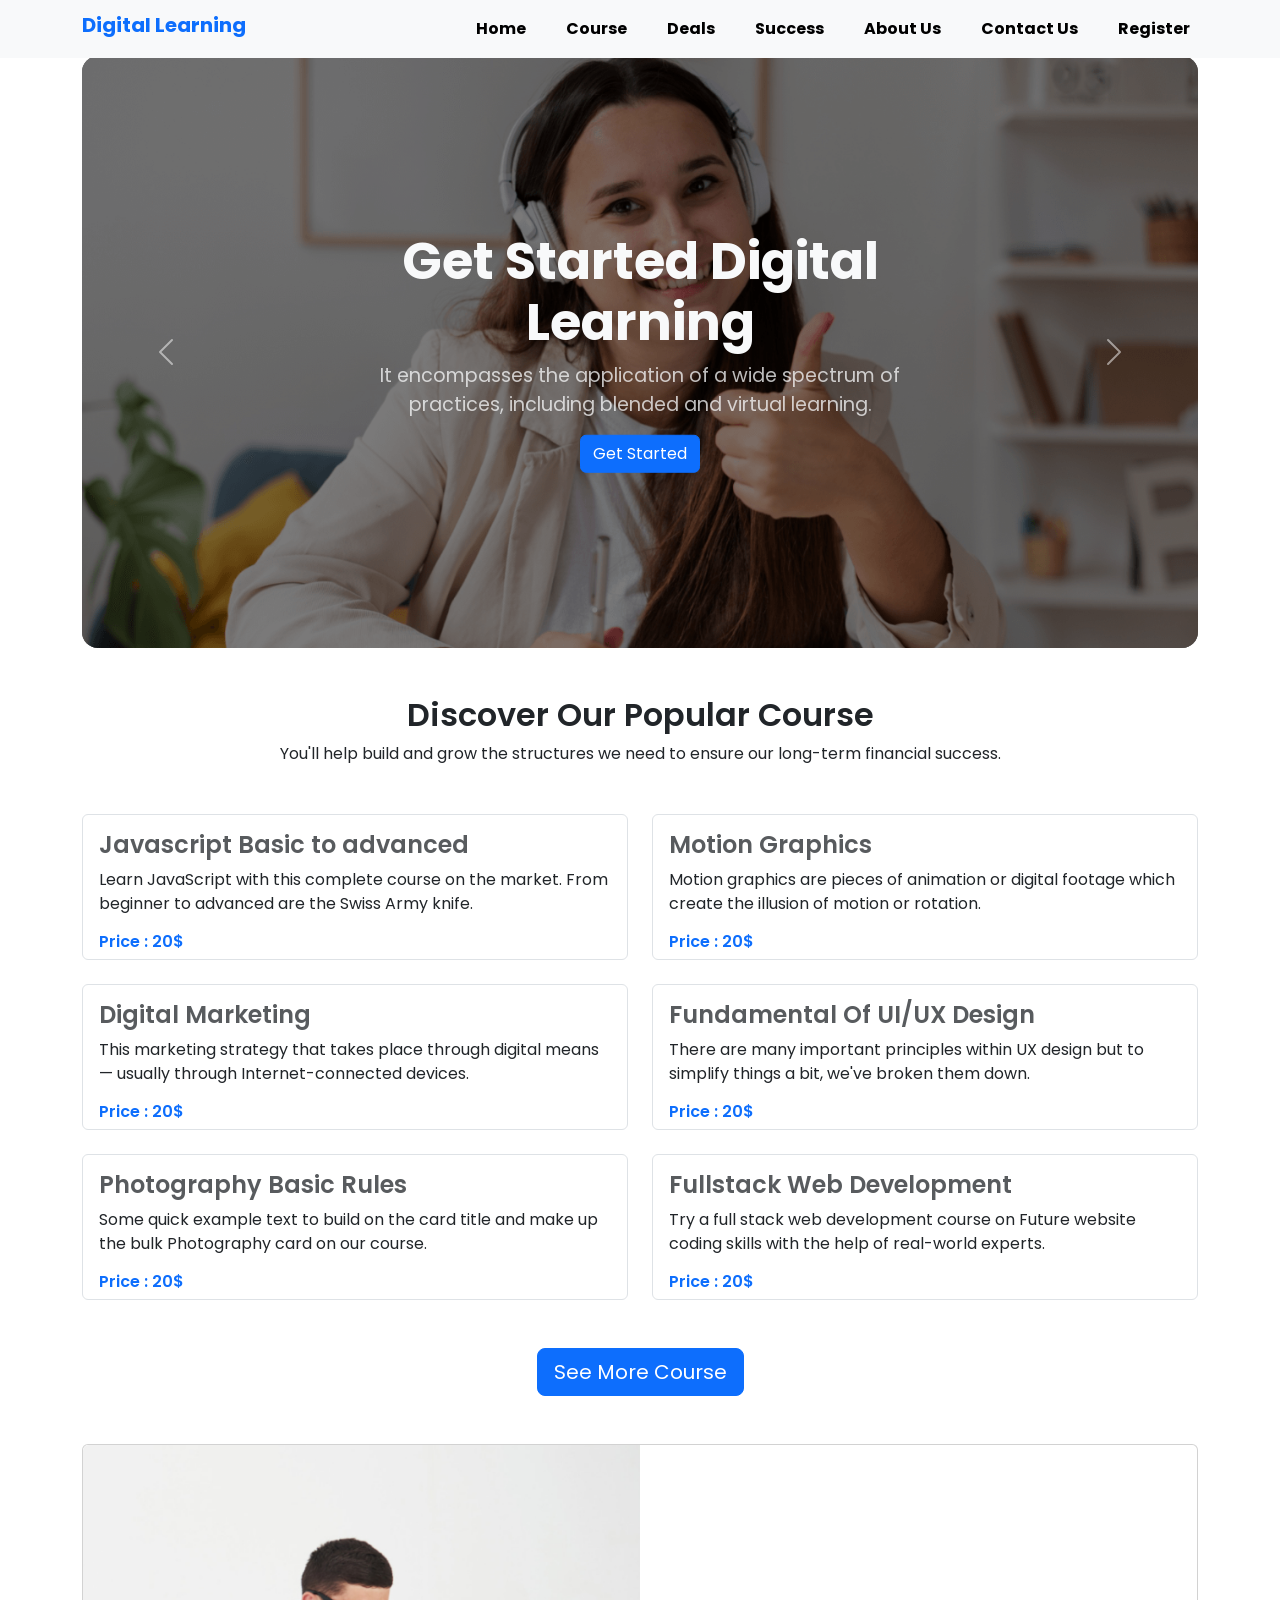
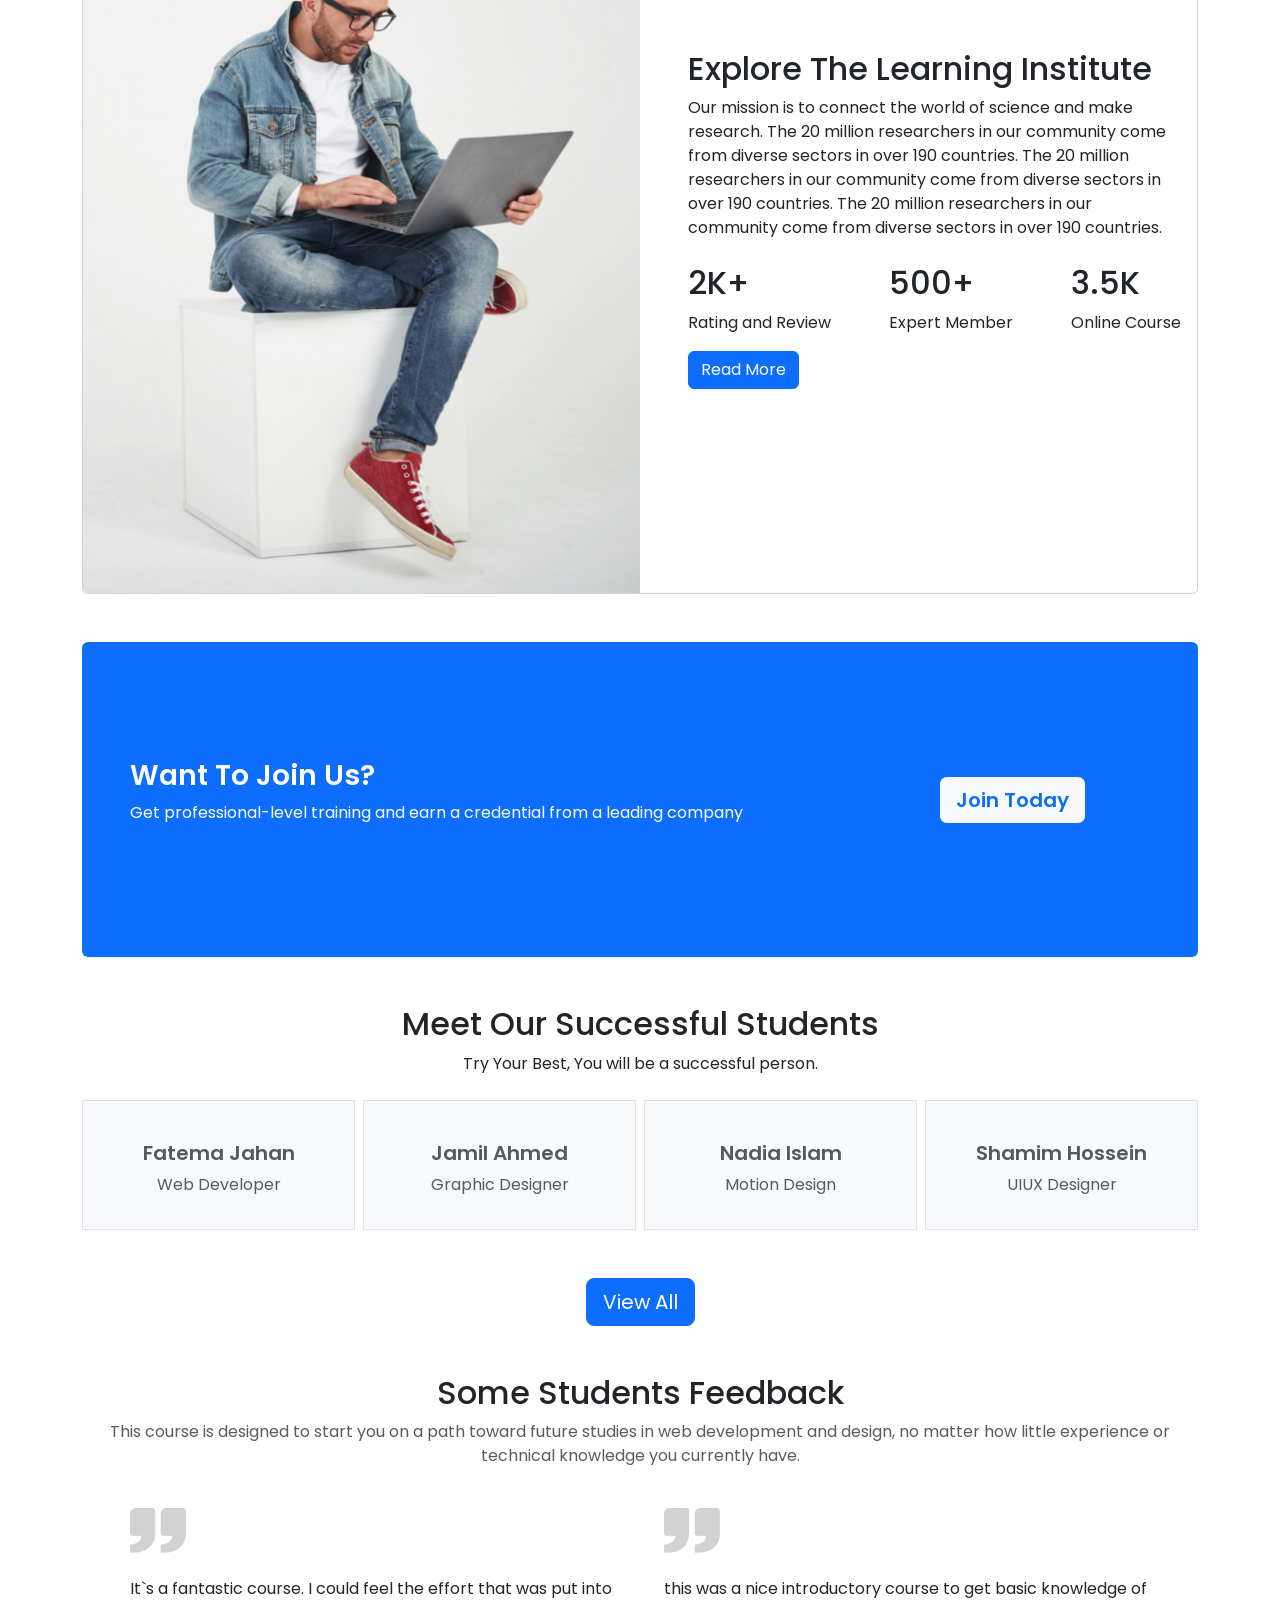
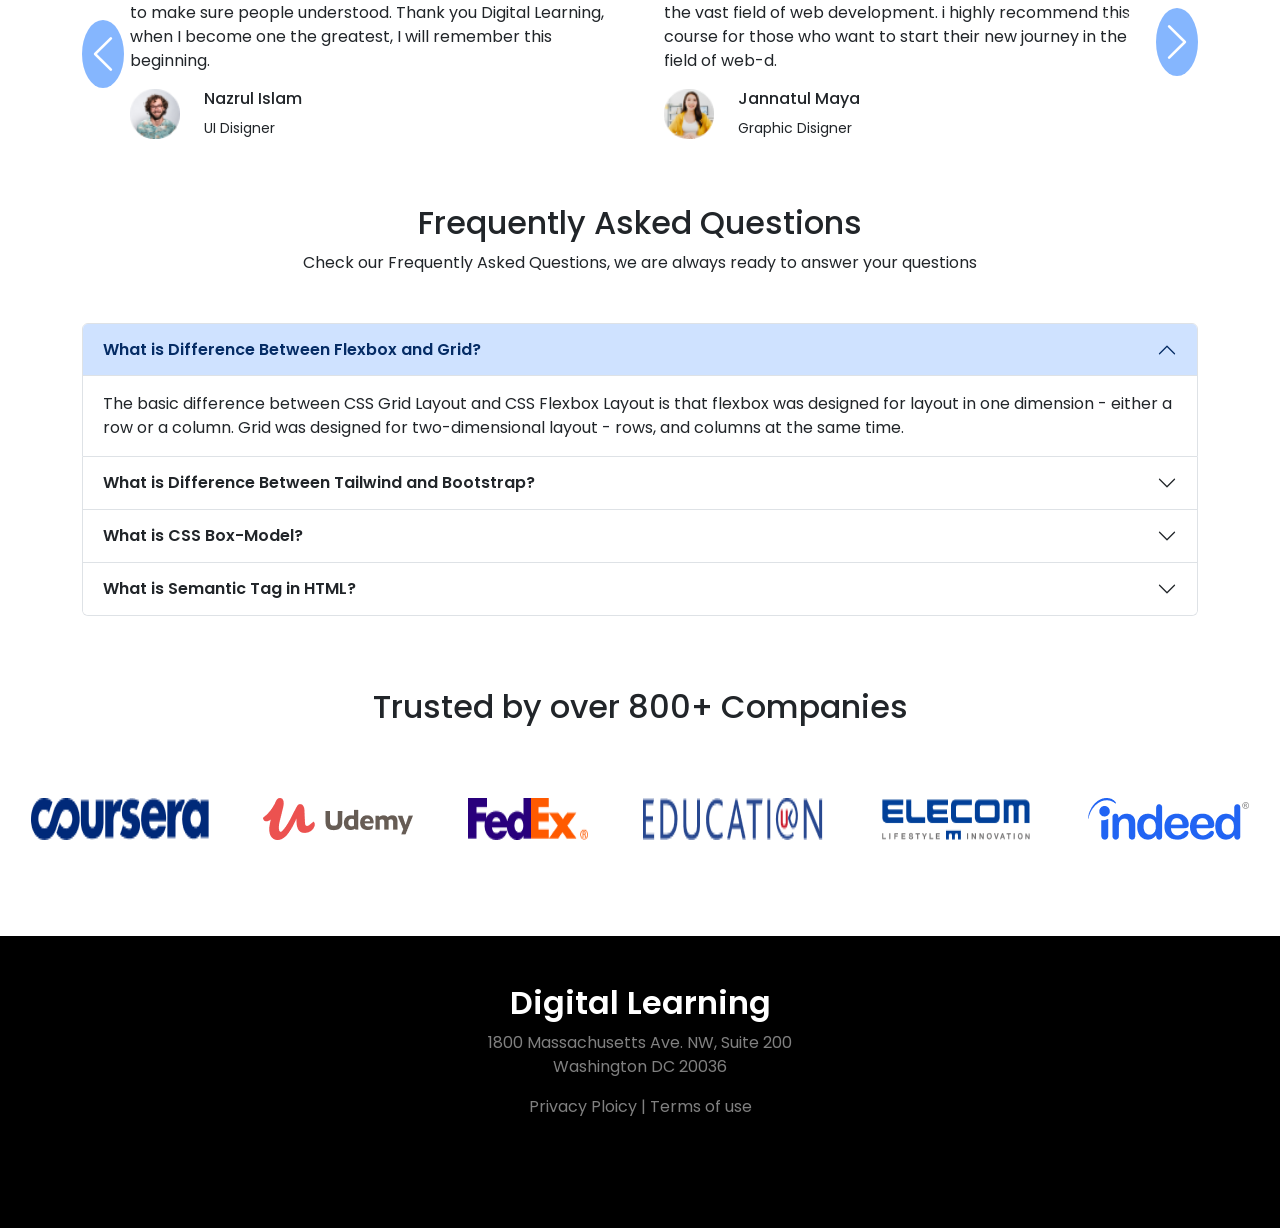
==== index.html @ c0b1103d "home-page_completed" ====
<!DOCTYPE html>
<html lang="en">
  <head>
    <meta charset="utf-8" />
    <meta name="viewport" content="width=device-width, initial-scale=1" />
    <title>Digital Learning</title>
    <link
      href="https://cdn.jsdelivr.net/npm/bootstrap@5.2.0/dist/css/bootstrap.min.css"
      rel="stylesheet"
      integrity="sha384-gH2yIJqKdNHPEq0n4Mqa/HGKIhSkIHeL5AyhkYV8i59U5AR6csBvApHHNl/vI1Bx"
      crossorigin="anonymous"
    />
    <!-- Fontawesome-link -->
    <script
      src="https://kit.fontawesome.com/c8b3b2b8c5.js"
      crossorigin="anonymous"
    ></script>
    <!-- favicon-link -->
    <link
      rel="shortcut icon"
      href="images/favicon/favicon.png"
      type="image/x-icon"
    />
    <!-- Custom-Css-link -->
    <link rel="stylesheet" href="style.css" />
  </head>

  <body>
    <header>
      <section class="container mb-5">
        <!-- nav-section-start -->
        <nav class="navbar navbar-expand-lg fixed-top bg-light">
          <div class="container">
            <div class="w-25">
              <h3 class="navbar-brand fw-bolder text-primary" href="#">
                <a href="/" style="text-decoration: none">Digital Learning</a>
              </h3>
            </div>
            <button
              class="navbar-toggler"
              type="button"
              data-bs-toggle="collapse"
              data-bs-target="#navbarNavAltMarkup"
              aria-controls="navbarNavAltMarkup"
              aria-expanded="false"
              aria-label="Toggle navigation"
            >
              <span class="navbar-toggler-icon"></span>
            </button>
            <div
              class="collapse navbar-collapse justify-content-end"
              id="navbarNavAltMarkup"
            >
              <div class="navbar-nav">
                <a
                  class="nav-link text-black active fw-bold ms-4"
                  aria-current="page"
                  href="#"
                  >Home</a
                >
                <a class="nav-link text-black fw-bold ms-4" href="#">Course</a>
                <a class="nav-link text-black fw-bold ms-4" href="#">Deals</a>
                <a class="nav-link text-black fw-bold ms-4" href="#">Success</a>
                <a class="nav-link text-black fw-bold ms-4" href="#"
                  >About Us</a
                >
                <a class="nav-link text-black fw-bold ms-4" href="#"
                  >Contact Us</a
                >
                <a class="nav-link text-black fw-bold ms-4" href="#"
                  >Register</a
                >
              </div>
            </div>
          </div>
        </nav>
        <!-- nav-section-end -->

        <!-- slider-section-start -->
        <div class="slider mt-5 pt-2" style="max-height: 75vh">
          <div
            id="carouselExampleControls"
            class="carousel slide"
            data-bs-ride="carousel"
          >
            <div class="carousel-inner">
              <div class="carousel-item active position-relative">
                <div class="bg-black rounded-4">
                  <img
                    style="max-height: 75vh"
                    src="images/cover/cover-1.png"
                    class="d-block w-100 opacity-50 rounded-4"
                    alt="..."
                  />
                </div>
                <div class="text-center text-light slider-txt-center">
                  <h2 class="fw-bolder title-responsive-txt">
                    Get Started Digital Learning
                  </h2>
                  <p class="p-responsive-txt opacity-75">
                    It encompasses the application of a wide spectrum of
                    practices, including blended and virtual learning.
                  </p>
                  <button class="btn btn-primary">Get Started</button>
                </div>
              </div>
              <div class="carousel-item position-relative">
                <div class="bg-black rounded-4">
                  <img
                    style="max-height: 75vh"
                    src="images/cover/cover-2.png"
                    class="d-block w-100 opacity-50 rounded-4"
                    alt="..."
                  />
                </div>
                <div class="text-center text-light slider-txt-center">
                  <h2 class="fw-bolder title-responsive-txt">
                    Get Started Digital Learning
                  </h2>
                  <p class="p-responsive-txt opacity-75">
                    It encompasses the application of a wide spectrum of
                    practices, including blended and virtual learning.
                  </p>
                  <button class="btn btn-primary">Get Started</button>
                </div>
              </div>
              <div class="carousel-item position-relative">
                <div class="bg-black rounded-4">
                  <img
                    style="max-height: 75vh"
                    src="images/cover/cover-3.jpg"
                    class="d-block w-100 opacity-50 rounded-4"
                    alt="..."
                  />
                </div>
                <div class="text-center text-light slider-txt-center">
                  <h2 class="fw-bolder title-responsive-txt">
                    Get Started Digital Learning
                  </h2>
                  <p class="p-responsive-txt opacity-75">
                    It encompasses the application of a wide spectrum of
                    practices, including blended and virtual learning.
                  </p>
                  <button class="btn btn-primary">Get Started</button>
                </div>
              </div>
            </div>
            <button
              class="carousel-control-prev"
              type="button"
              data-bs-target="#carouselExampleControls"
              data-bs-slide="prev"
            >
              <span
                class="carousel-control-prev-icon"
                aria-hidden="true"
              ></span>
              <span class="visually-hidden">Previous</span>
            </button>
            <button
              class="carousel-control-next"
              type="button"
              data-bs-target="#carouselExampleControls"
              data-bs-slide="next"
            >
              <span
                class="carousel-control-next-icon"
                aria-hidden="true"
              ></span>
              <span class="visually-hidden">Next</span>
            </button>
          </div>
        </div>
        <!-- slider-section-end -->
      </section>
    </header>
    <main>
      <article>
        <!-- Popular-course-start -->
        <div class="container">
          <div class="course-text text-center mb-5">
            <h2 class="fw-semibold">Discover Our Popular Course</h2>
            <p>
              You'll help build and grow the structures we need to ensure our
              long-term financial success.
            </p>
          </div>

          <div class="cards text-center">
            <div class="spinner-border d-none" id="spinner" role="status">
              <span class="visually-hidden">Loading...</span>
            </div>
            <div class="row g-4" id="courseContainer">
              <!-- course Cards here -->
            </div>
          </div>
          <div class="text-center my-5">
            <button class="btn btn-primary btn-lg">See More Course</button>
          </div>
        </div>
        <!-- Popular-course-end -->

        <!-- Learning-Institute-section-start -->
        <div class="container">
          <div class="card mb-3">
            <div class="row g-0">
              <div class="col-12 col-md-6">
                <img
                  src="images/working.png"
                  class="img-fluid rounded-start"
                  alt="..."
                />
              </div>
              <div class="col-12 col-md-6 d-flex align-items-center">
                <div class="card-body ps-md-5">
                  <div>
                    <h2 class="card-title">Explore The Learning Institute</h2>
                    <p class="card-text">
                      Our mission is to connect the world of science and make
                      research. The 20 million researchers in our community come
                      from diverse sectors in over 190 countries. The 20 million
                      researchers in our community come from diverse sectors in
                      over 190 countries. The 20 million researchers in our
                      community come from diverse sectors in over 190 countries.
                    </p>
                  </div>
                  <div
                    class="rating d-flex flex-wrap justify-content-between mt-4"
                  >
                    <div>
                      <h2>2K+</h2>
                      <p>Rating and Review</p>
                    </div>
                    <div>
                      <h2>500+</h2>
                      <p>Expert Member</p>
                    </div>
                    <div>
                      <h2>3.5K</h2>
                      <p>Online Course</p>
                    </div>
                  </div>
                  <button class="btn btn-primary">Read More</button>
                </div>
              </div>
            </div>
          </div>
        </div>
        <!-- Learning-Institute-section-end -->
      </article>

      <!-- Modal-Section-start -->
      <div class="container">
        <div
          class="row g-0 text-center bg-primary text-white align-items-center rounded-2 my-5"
          style="height: 35vh"
        >
          <div class="col-12 col-lg-8 text-lg-start px-5">
            <h3 class="fw-semibold">Want To Join Us?</h3>
            <p>
              Get professional-level training and earn a credential from a
              leading company
            </p>
          </div>
          <div class="col-12 col-lg-4">
            <button
              type="button"
              class="btn btn-primary btn-lg text-primary bg-light fw-semibold"
              data-bs-toggle="modal"
              data-bs-target="#exampleModal"
              data-bs-whatever="@mdo"
            >
              Join Today
            </button>
            <div
              class="modal fade"
              id="exampleModal"
              tabindex="-1"
              aria-labelledby="exampleModalLabel"
              aria-hidden="true"
            >
              <div class="modal-dialog">
                <div class="modal-content text-start">
                  <form class="p-5">
                    <div class="mb-3">
                      <label
                        for="exampleInputEmail1"
                        class="form-label text-black"
                        >Email address</label
                      >
                      <input
                        type="email"
                        class="form-control"
                        id="exampleInputEmail1"
                        aria-describedby="emailHelp"
                      />
                      <div id="emailHelp" class="form-text">
                        We'll never share your email with anyone else.
                      </div>
                    </div>
                    <div class="mb-3">
                      <label
                        for="exampleInputPassword1"
                        class="form-label text-black"
                        >Password</label
                      >
                      <input
                        type="password"
                        class="form-control"
                        id="exampleInputPassword1"
                      />
                    </div>
                    <div class="mb-3 form-check">
                      <input
                        type="checkbox"
                        class="form-check-input"
                        id="exampleCheck1"
                      />
                      <label
                        class="form-check-label text-black"
                        for="exampleCheck1"
                        >I agree to Terms and Conditions</label
                      >
                    </div>
                    <button type="submit" class="btn btn-primary">
                      Register
                    </button>
                  </form>
                </div>
              </div>
            </div>
          </div>
        </div>
      </div>
      <!-- Modal-Section-end -->
    </main>

    <!-- Successfull-Students-Section-Start -->
    <div class="container">
      <div class="mb-4 text-center">
        <h2>Meet Our Successful Students</h2>
        <p>Try Your Best, You will be a successful person.</p>
      </div>
      <div class="text-center">
        <!-- Spinner -->
        <div class="spinner-border d-none" id="spinner" role="status">
          <span class="visually-hidden">Loading...</span>
        </div>
        <div class="row g-2" id="studentContainer">
          <!-- successful students cards here -->
        </div>
        <button class="btn btn-primary btn-lg my-5 d-md-none d-lg-inline">
          View All
        </button>
      </div>
    </div>
    <!-- Successful-Students-Section-End -->

    <!-- Students-Feedback-Section-Strat -->
    <div class="container mb-5">
      <div class="text-center">
        <h2>Some Students Feedback</h2>
        <p class="text-muted">
          This course is designed to start you on a path toward future studies
          in web development and design, no matter how little experience or
          technical knowledge you currently have.
        </p>
      </div>
      <div
        id="carouselExampleControlsNoTouching"
        class="carousel slide"
        data-bs-touch="false"
      >
        <div class="carousel-inner">
          <div class="carousel-item active">
            <div class="row gx-5 px-lg-5">
              <div class="col-12 col-lg-6">
                <div class="d-flex justify-content-between my-4">
                  <img class="img-fluid" src="images/comma.png" alt="" />
                  <span class="d-flex g-2">
                    <i class="fa-solid fa-star text-warning"></i>
                    <i class="fa-solid fa-star text-warning"></i>
                    <i class="fa-solid fa-star text-warning"></i>
                    <i class="fa-solid fa-star text-warning"></i>
                    <i class="fa-solid fa-star-half-stroke text-warning"></i>
                  </span>
                </div>
                <p>
                  It`s a fantastic course. I could feel the effort that was put
                  into to make sure people understood. Thank you Digital
                  Learning, when I become one the greatest, I will remember this
                  beginning.
                </p>
                <div class="d-flex">
                  <img
                    class="me-4"
                    src="images/student/student-5.png"
                    alt=""
                    style="width: 50px; height: 50px"
                  />
                  <span>
                    <h6>Nazrul Islam</h6>
                    <p><small>UI Disigner</small></p>
                  </span>
                </div>
              </div>
              <div class="col-12 col-lg-6">
                <div class="d-flex justify-content-between my-4">
                  <img class="img-fluid" src="images/comma.png" alt="" />
                  <span class="d-flex g-2">
                    <i class="fa-solid fa-star text-warning"></i>
                    <i class="fa-solid fa-star text-warning"></i>
                    <i class="fa-solid fa-star text-warning"></i>
                    <i class="fa-solid fa-star text-warning"></i>
                    <i class="fa-solid fa-star-half-stroke text-warning"></i>
                  </span>
                </div>
                <p>
                  this was a nice introductory course to get basic knowledge of
                  the vast field of web development. i highly recommend this
                  course for those who want to start their new journey in the
                  field of web-d.
                </p>
                <div class="d-flex">
                  <img
                    class="me-4"
                    src="images/student/student-6.png"
                    alt=""
                    style="width: 50px; height: 50px"
                  />
                  <span>
                    <h6>Jannatul Maya</h6>
                    <p><small>Graphic Disigner</small></p>
                  </span>
                </div>
              </div>
            </div>
          </div>
          <div class="carousel-item">
            <div class="row gx-5 px-lg-5">
              <div class="col-12 col-lg-6">
                <div class="d-flex justify-content-between my-4">
                  <img class="img-fluid" src="images/comma.png" alt="" />
                  <span class="d-flex g-2">
                    <i class="fa-solid fa-star text-warning"></i>
                    <i class="fa-solid fa-star text-warning"></i>
                    <i class="fa-solid fa-star text-warning"></i>
                    <i class="fa-solid fa-star text-warning"></i>
                    <i class="fa-solid fa-star-half-stroke text-warning"></i>
                  </span>
                </div>
                <p>
                  It`s a fantastic course. I could feel the effort that was put
                  into to make sure people understood. Thank you Digital
                  Learning, when I become one the greatest, I will remember this
                  beginning.
                </p>
                <div class="d-flex">
                  <img
                    class="me-4"
                    src="images/student/student-5.png"
                    alt=""
                    style="width: 50px; height: 50px"
                  />
                  <span>
                    <h6>Nazrul Islam</h6>
                    <p><small>Graphic Disigner</small></p>
                  </span>
                </div>
              </div>
              <div class="col-12 col-lg-6">
                <div class="d-flex justify-content-between my-4">
                  <img class="img-fluid" src="images/comma.png" alt="" />
                  <span class="d-flex g-2">
                    <i class="fa-solid fa-star text-warning"></i>
                    <i class="fa-solid fa-star text-warning"></i>
                    <i class="fa-solid fa-star text-warning"></i>
                    <i class="fa-solid fa-star text-warning"></i>
                    <i class="fa-solid fa-star-half-stroke text-warning"></i>
                  </span>
                </div>
                <p>
                  It`s a fantastic course. I could feel the effort that was put
                  into to make sure people understood. Thank you Digital
                  Learning, when I become one the greatest, I will remember this
                  beginning.
                </p>
                <div class="d-flex">
                  <img
                    class="me-4"
                    src="images/student/student-6.png"
                    alt=""
                    style="width: 50px; height: 50px"
                  />
                  <span>
                    <h6>Jannatul Maya</h6>
                    <p><small>Graphic Disigner</small></p>
                  </span>
                </div>
              </div>
            </div>
          </div>
          <div class="carousel-item">
            <div class="row gx-5 px-lg-5">
              <div class="col-12 col-lg-6">
                <div class="d-flex justify-content-between my-4">
                  <img class="img-fluid" src="images/comma.png" alt="" />
                  <span class="d-flex g-2">
                    <i class="fa-solid fa-star text-warning"></i>
                    <i class="fa-solid fa-star text-warning"></i>
                    <i class="fa-solid fa-star text-warning"></i>
                    <i class="fa-solid fa-star text-warning"></i>
                    <i class="fa-solid fa-star-half-stroke text-warning"></i>
                  </span>
                </div>
                <p>
                  It`s a fantastic course. I could feel the effort that was put
                  into to make sure people understood. Thank you Digital
                  Learning, when I become one the greatest, I will remember this
                  beginning.
                </p>
                <div class="d-flex">
                  <img
                    class="me-4"
                    src="images/student/student-5.png"
                    alt=""
                    style="width: 50px; height: 50px"
                  />
                  <span>
                    <h6>Nazrul Islam</h6>
                    <p><small>UI Disigner</small></p>
                  </span>
                </div>
              </div>
              <div class="col-12 col-lg-6">
                <div class="d-flex justify-content-between my-4">
                  <img class="img-fluid" src="images/comma.png" alt="" />
                  <span class="d-flex g-2">
                    <i class="fa-solid fa-star text-warning"></i>
                    <i class="fa-solid fa-star text-warning"></i>
                    <i class="fa-solid fa-star text-warning"></i>
                    <i class="fa-solid fa-star text-warning"></i>
                    <i class="fa-solid fa-star-half-stroke text-warning"></i>
                  </span>
                </div>
                <p>
                  this was a nice introductory course to get basic knowledge of
                  the vast field of web development. i highly recommend this
                  course for those who want to start their new journey in the
                  field of web-d.
                </p>
                <div class="d-flex">
                  <img
                    class="me-4"
                    src="images/student/student-6.png"
                    alt=""
                    style="width: 50px; height: 50px"
                  />
                  <span>
                    <h6>Jannatul Maya</h6>
                    <p><small>Graphic Disigner</small></p>
                  </span>
                </div>
              </div>
            </div>
          </div>
        </div>
        <button
          class="carousel-control-prev d-none d-lg-block"
          type="button"
          data-bs-target="#carouselExampleControlsNoTouching"
          data-bs-slide="prev"
        >
          <span
            class="carousel-control-prev-icon bg-primary d-none d-lg-inline position-absolute start-0 w-25 h-25 rounded-circle"
            aria-hidden="true"
          ></span>
          <span class="visually-hidden">Previous</span>
        </button>
        <button
          class="carousel-control-next d-none d-lg-block"
          type="button"
          data-bs-target="#carouselExampleControlsNoTouching"
          data-bs-slide="next"
        >
          <span
            class="carousel-control-next-icon bg-primary d-none d-lg-inline position-absolute end-0 w-25 h-25 rounded-circle"
            aria-hidden="true"
          ></span>
          <span>Next</span>
        </button>
      </div>
      <div class="text-center d-lg-none">
        <button class="btn btn-primary btn-lg">View All</button>
      </div>
    </div>
    <!-- Students-Feedback-Section-End -->

    <!-- Frequently Asked-start -->
    <div class="container my-5">
      <div class="text-center mb-5">
        <h2>Frequently Asked Questions</h2>
        <p>
          Check our Frequently Asked Questions, we are always ready to answer
          your questions
        </p>
      </div>

      <div class="accordion mx-auto" id="accordionPanelsStayOpenExample">
        <div class="accordion-item">
          <h2 class="accordion-header" id="panelsStayOpen-headingOne">
            <button
              class="accordion-button fw-semibold"
              type="button"
              data-bs-toggle="collapse"
              data-bs-target="#panelsStayOpen-collapseOne"
              aria-expanded="true"
              aria-controls="panelsStayOpen-collapseOne"
            >
              What is Difference Between Flexbox and Grid?
            </button>
          </h2>
          <div
            id="panelsStayOpen-collapseOne"
            class="accordion-collapse collapse show"
            aria-labelledby="panelsStayOpen-headingOne"
          >
            <div class="accordion-body">
              The basic difference between CSS Grid Layout and CSS Flexbox
              Layout is that flexbox was designed for layout in one dimension -
              either a row or a column. Grid was designed for two-dimensional
              layout - rows, and columns at the same time.
            </div>
          </div>
        </div>
        <div class="accordion-item">
          <h2 class="accordion-header" id="panelsStayOpen-headingTwo">
            <button
              class="accordion-button collapsed fw-semibold"
              type="button"
              data-bs-toggle="collapse"
              data-bs-target="#panelsStayOpen-collapseTwo"
              aria-expanded="false"
              aria-controls="panelsStayOpen-collapseTwo"
            >
              What is Difference Between Tailwind and Bootstrap?
            </button>
          </h2>
          <div
            id="panelsStayOpen-collapseTwo"
            class="accordion-collapse collapse"
            aria-labelledby="panelsStayOpen-headingTwo"
          >
            <div class="accordion-body">
              Bootstrap is the most popular HTML, CSS, and JavaScript framework
              for building responsive, mobile-first projects on the web.
              Tailwind CSS, on the other hand, is the most popular utility-first
              CSS framework for fast UI development. The main difference between
              TailwindCSS and Bootstrap is that Tailwind CSS is not a UI kit.
              Unlike UI kits such as Bootstrap, Bulma, and Foundation, Tailwind
              CSS doesn’t have a default theme or built-in UI components.
              Instead, it comes with predesigned widgets you can use to build
              your site from scratch.
            </div>
          </div>
        </div>
        <div class="accordion-item">
          <h2 class="accordion-header" id="panelsStayOpen-headingThree">
            <button
              class="accordion-button collapsed fw-semibold"
              type="button"
              data-bs-toggle="collapse"
              data-bs-target="#panelsStayOpen-collapseThree"
              aria-expanded="false"
              aria-controls="panelsStayOpen-collapseThree"
            >
              What is CSS Box-Model?
            </button>
          </h2>
          <div
            id="panelsStayOpen-collapseThree"
            class="accordion-collapse collapse"
            aria-labelledby="panelsStayOpen-headingThree"
          >
            <div class="accordion-body">
              The CSS box model is a container that contains multiple properties
              including borders, margin, padding, and the content itself. It is
              used to create the design and layout of web pages. It can be used
              as a toolkit for customizing the layout of different elements. The
              web browser renders every element as a rectangular box according
              to the CSS box model. Box-Model has multiple properties in CSS.
            </div>
          </div>
        </div>
        <div class="accordion-item">
          <h2 class="accordion-header" id="panelsStayOpen-headingFour">
            <button
              class="accordion-button collapsed fw-semibold"
              type="button"
              data-bs-toggle="collapse"
              data-bs-target="#panelsStayOpen-collapseFour"
              aria-expanded="false"
              aria-controls="panelsStayOpen-collapseFour"
            >
              What is Semantic Tag in HTML?
            </button>
          </h2>
          <div
            id="panelsStayOpen-collapseFour"
            class="accordion-collapse collapse"
            aria-labelledby="panelsStayOpen-headingFour"
          >
            <div class="accordion-body">
              The core characteristic of a Semantic element is that it clearly
              communicated its meaning to both the developer and the browser.
              These elements clearly define its content.
            </div>
          </div>
        </div>
      </div>
    </div>
    <!-- Frequently Asked-end -->

    <!-- Companies-section-start -->
    <div class="container my-lg-5 d-none d-lg-inline">
      <h2 class="text-center">Trusted by over 800+ Companies</h2>
      <div class="conpanies d-flex justify-content-evenly my-lg-5">
        <img class="p-4" src="images/company/company-1.png" alt="" />
        <img class="p-4" src="images/company/company-2.png" alt="" />
        <img class="p-4" src="images/company/company-3.png" alt="" />
        <img class="p-4" src="images/company/company-4.png" alt="" />
        <img class="p-4" src="images/company/company-5.png" alt="" />
        <img class="p-4" src="images/company/company-6.png" alt="" />
      </div>
    </div>
    <!-- Companies-section-end -->

    <!-- Footer-section-start -->
    <footer class="text-center bg-black text-white py-5 pt-5">
      <div class="footer-container">
        <h2 class="fw-semibold text-white mb-2">Digital Learning</h2>
        <p class="text-white-50">
          1800 Massachusetts Ave. NW, Suite 200 <br />
          Washington DC 20036
        </p>
        <p class="text-white-50">Privacy Ploicy | Terms of use</p>
      </div>
      <div class="social-icon">
        <a href="https://www.facebook.com/clutch.co"
          ><i
            class="fa-brands fa-facebook text-white-50 mx-2"
            style="font-size: 30px"
          ></i
        ></a>
        <a href="https://twitter.com/clutch_co"
          ><i
            class="fa-brands fa-twitter text-white-50 mx-2"
            style="font-size: 30px"
          ></i
        ></a>
        <a href="https://www.linkedin.com/company/clutch-co"
          ><i
            class="fa-brands fa-linkedin text-white-50 mx-2"
            style="font-size: 30px"
          ></i
        ></a>
        <a href="https://www.instagram.com/clutchco_official"
          ><i
            class="fa-brands fa-instagram text-white-50 mx-2"
            style="font-size: 30px"
          ></i
        ></a>
        <a href="https://github.com/jubayer44/"
          ><i
            class="fa-brands fa-github text-white-50 mx-2"
            style="font-size: 30px"
          ></i
        ></a>
      </div>
    </footer>
    <!-- Footer-section-end -->

    <script
      src="https://cdn.jsdelivr.net/npm/bootstrap@5.2.0/dist/js/bootstrap.bundle.min.js"
      integrity="sha384-A3rJD856KowSb7dwlZdYEkO39Gagi7vIsF0jrRAoQmDKKtQBHUuLZ9AsSv4jD4Xa"
      crossorigin="anonymous"
    ></script>
    <script src="script/app.js"></script>
  </body>
</html>
---- style.css ----
/* font-family-link */
@import url('https://fonts.googleapis.com/css2?family=Poppins:wght@400;500;700&display=swap');

body{
    font-family: 'Poppins', sans-serif;
}

.slider-txt-center{
    position: absolute;
    top: 50%;
    left: 50%;
    transform: translate(-50%,-50%);
}

.title-responsive-txt{
    font-size: 4vw;
}

.p-responsive-txt{
    font-size: 1.5vw;
}
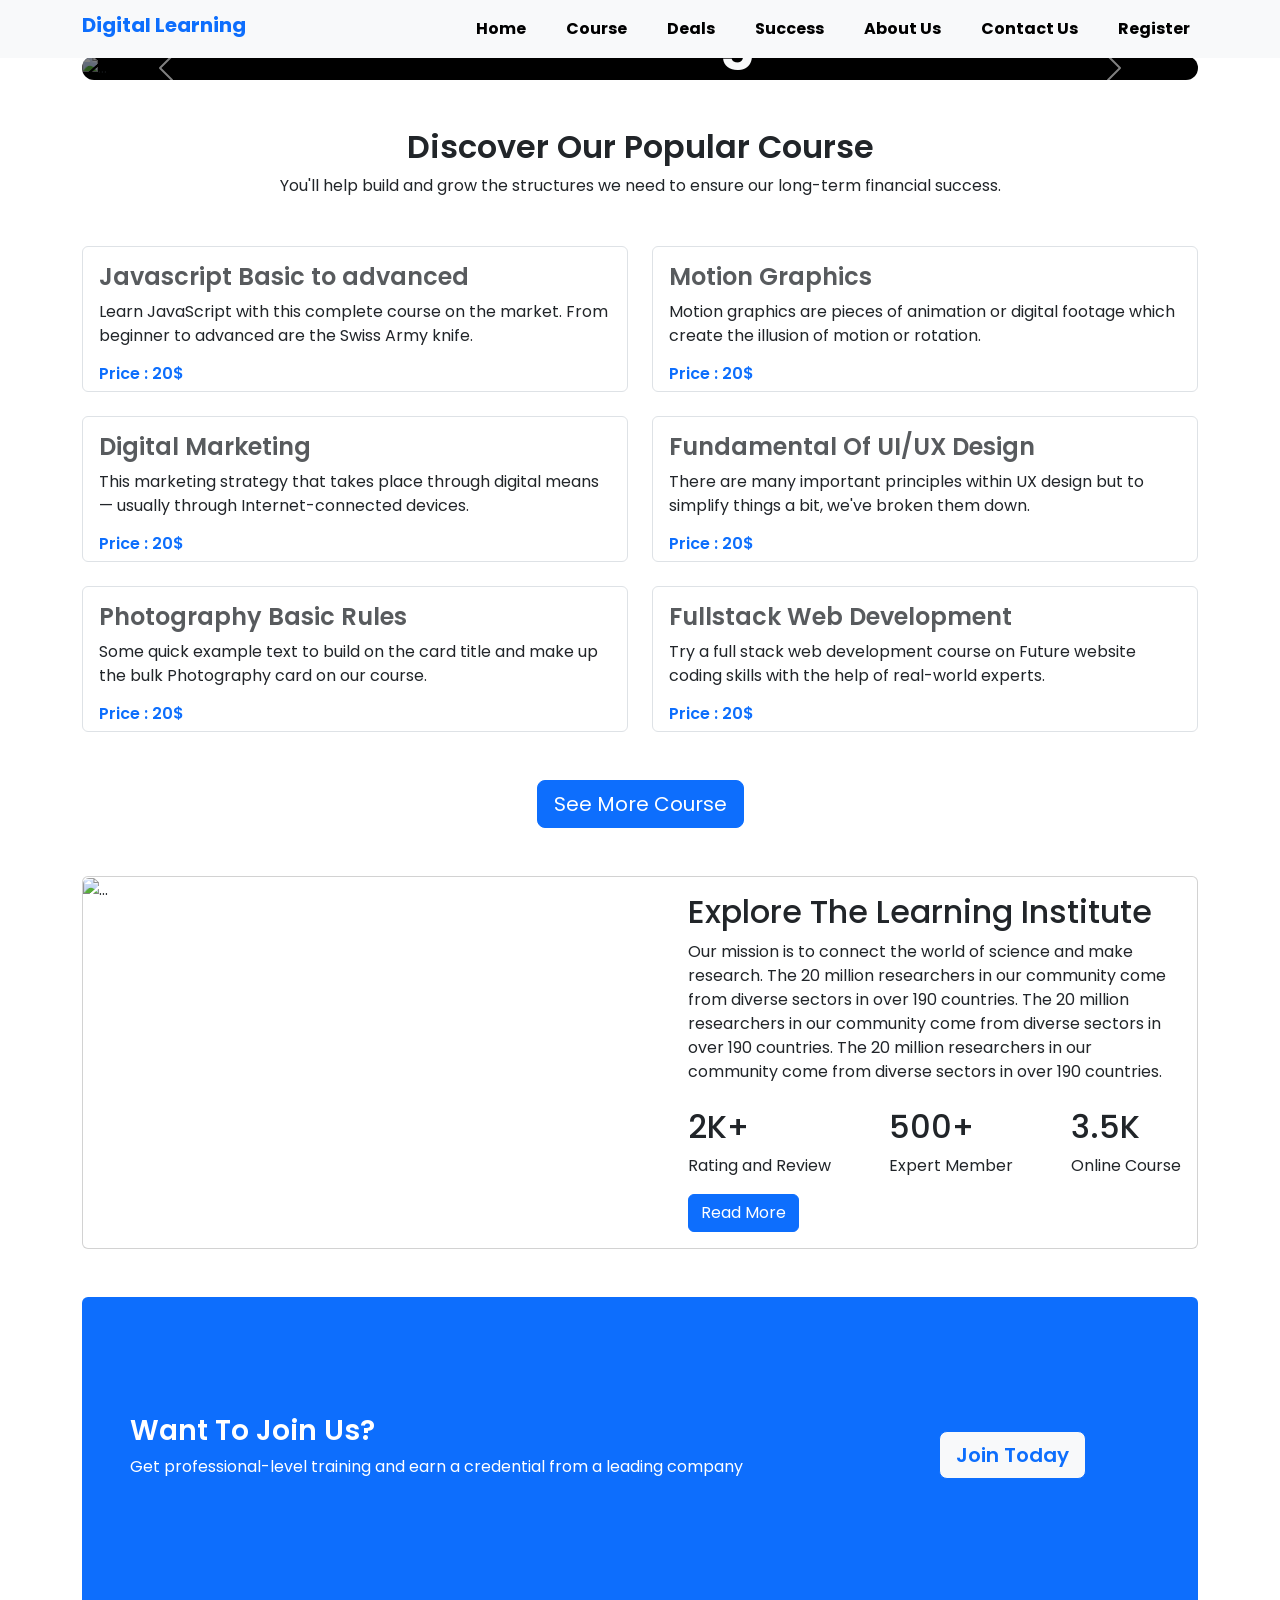
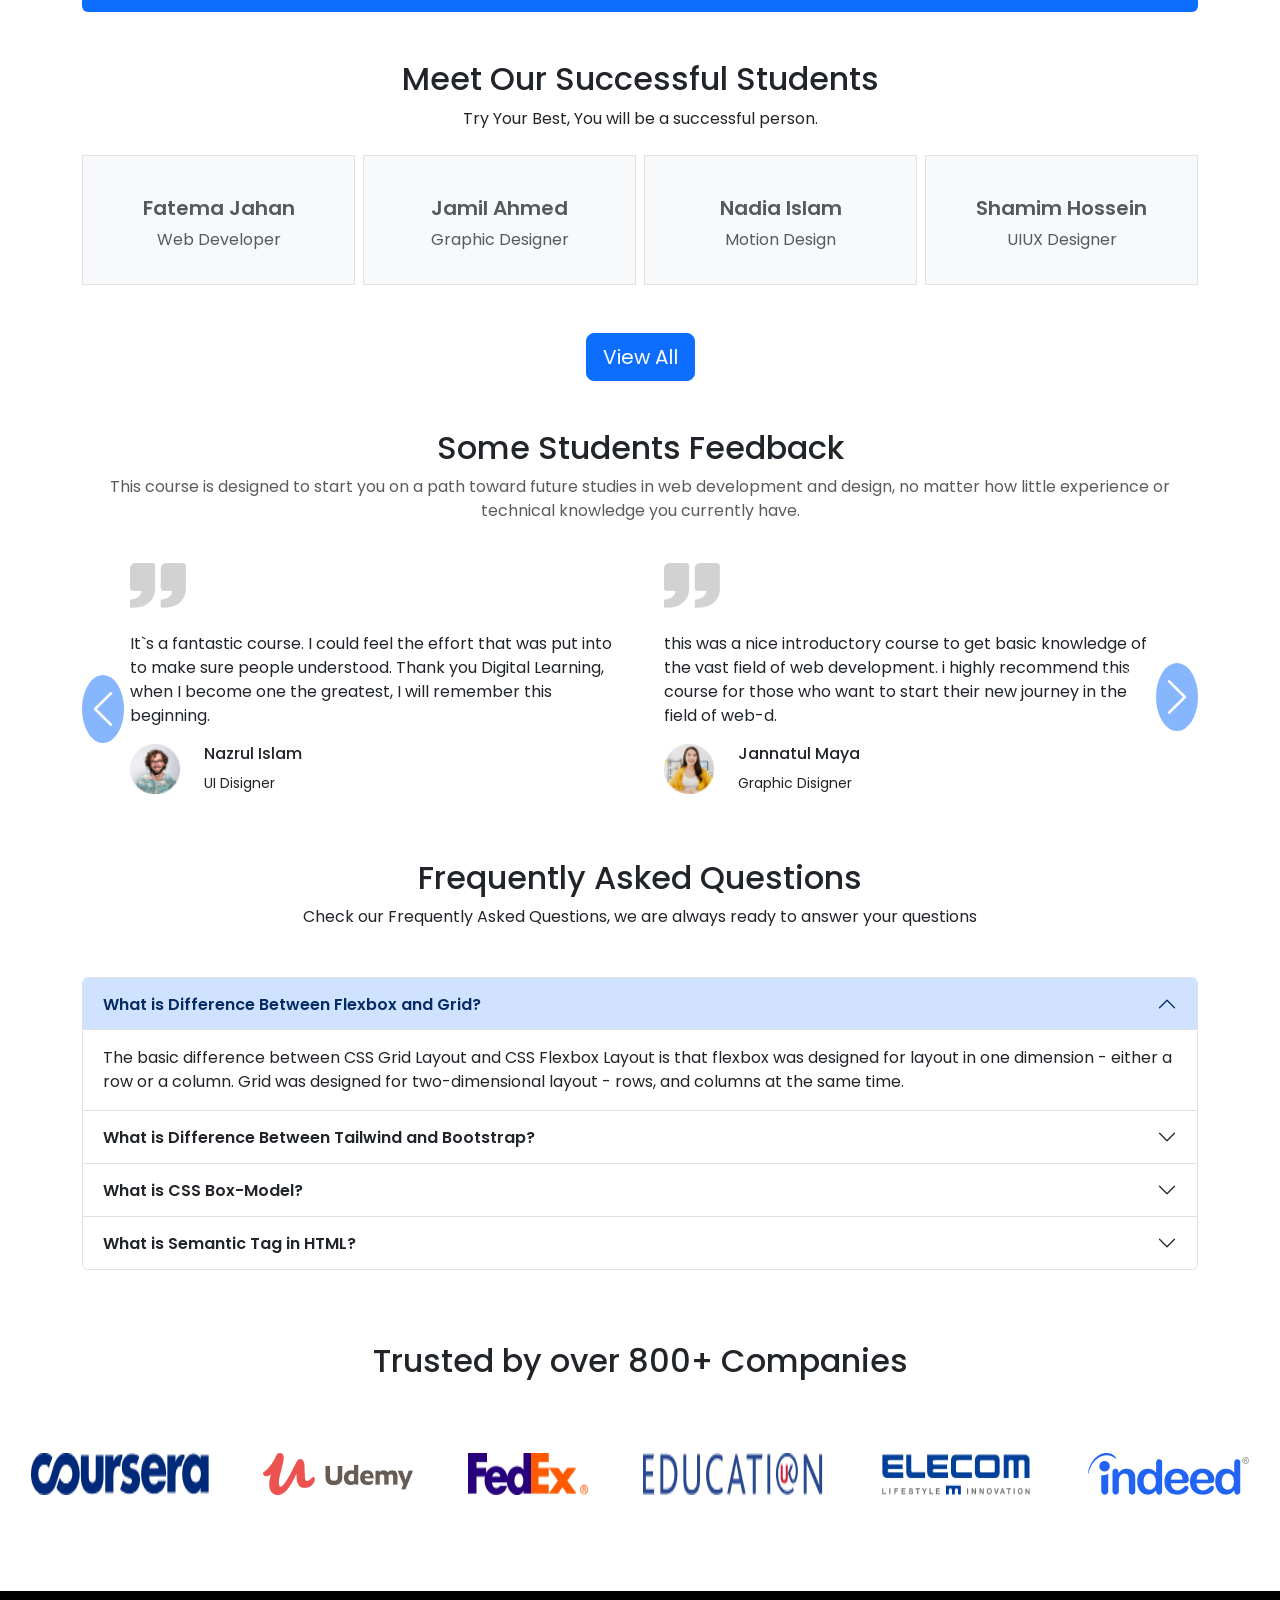
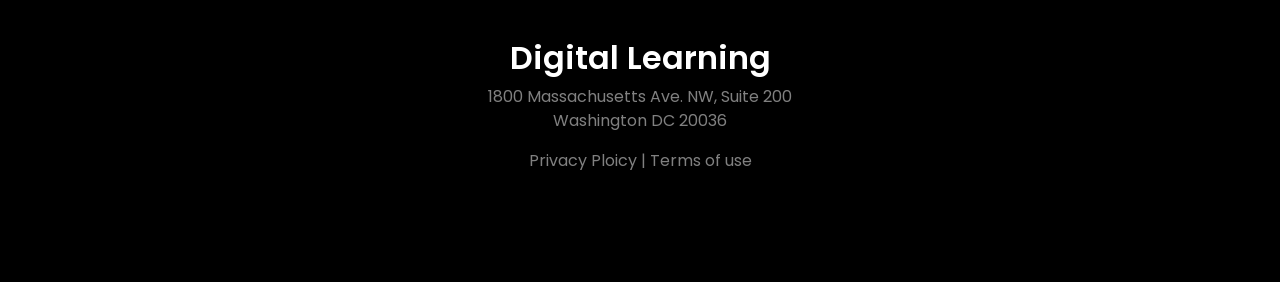
==== commit 8a5a9bf3: "customize-images" ====
--- a/index.html
+++ b/index.html
@@ -22,7 +22,7 @@
       type="image/x-icon"
     />
     <!-- Custom-Css-link -->
-    <link rel="stylesheet" href="style.css" />
+    <link rel="stylesheet" href="CSS/style.css" />
   </head>
 
   <body>
@@ -55,7 +55,7 @@
                 <a
                   class="nav-link text-black active fw-bold ms-4"
                   aria-current="page"
-                  href="#"
+                  href="/"
                   >Home</a
                 >
                 <a class="nav-link text-black fw-bold ms-4" href="#">Course</a>
@@ -64,7 +64,7 @@
                 <a class="nav-link text-black fw-bold ms-4" href="#"
                   >About Us</a
                 >
-                <a class="nav-link text-black fw-bold ms-4" href="#"
+                <a class="nav-link text-black fw-bold ms-4" href="/contact.html"
                   >Contact Us</a
                 >
                 <a class="nav-link text-black fw-bold ms-4" href="#"
@@ -88,7 +88,7 @@
                 <div class="bg-black rounded-4">
                   <img
                     style="max-height: 75vh"
-                    src="images/cover/cover-1.png"
+                    src="https://i.ibb.co/WfPh2WP/cover-1.png"
                     class="d-block w-100 opacity-50 rounded-4"
                     alt="..."
                   />
@@ -108,7 +108,7 @@
                 <div class="bg-black rounded-4">
                   <img
                     style="max-height: 75vh"
-                    src="images/cover/cover-2.png"
+                    src="https://i.ibb.co/jwMgBFV/cover-2.png"
                     class="d-block w-100 opacity-50 rounded-4"
                     alt="..."
                   />
@@ -128,7 +128,7 @@
                 <div class="bg-black rounded-4">
                   <img
                     style="max-height: 75vh"
-                    src="images/cover/cover-3.jpg"
+                    src="https://i.ibb.co/2syBP6Q/cover-3.jpg"
                     class="d-block w-100 opacity-50 rounded-4"
                     alt="..."
                   />
@@ -206,7 +206,7 @@
             <div class="row g-0">
               <div class="col-12 col-md-6">
                 <img
-                  src="images/working.png"
+                  src="https://i.ibb.co/D5z245F/working.png"
                   class="img-fluid rounded-start"
                   alt="..."
                 />
--- a/CSS/style.css
+++ b/CSS/style.css
@@ -0,0 +1,22 @@
+/* font-family-link */
+@import url('https://fonts.googleapis.com/css2?family=Poppins:wght@400;500;700&display=swap');
+
+body{
+    font-family: 'Poppins', sans-serif;
+}
+
+.slider-txt-center{
+    position: absolute;
+    top: 50%;
+    left: 50%;
+    transform: translate(-50%,-50%);
+}
+
+.title-responsive-txt{
+    font-size: 4vw;
+}
+
+.p-responsive-txt{
+    font-size: 1.5vw;
+}
+
